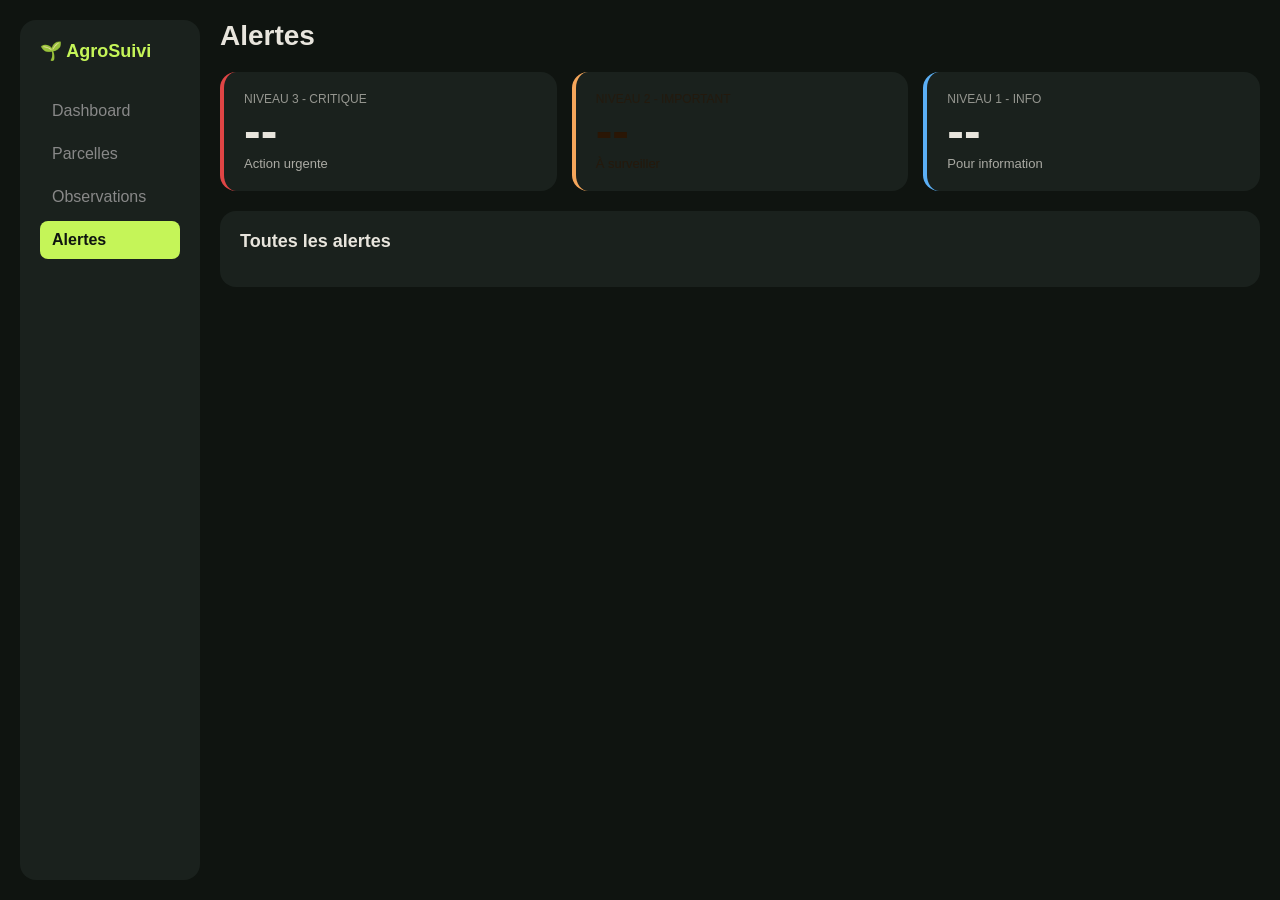
==== templates/alertes.html @ 413f21cc "alertes css ok" ====
<!DOCTYPE html>
<html lang="fr">
<head>
    <meta charset="UTF-8">
    <meta name="viewport" content="width=device-width, initial-scale=1.0">
    <title>AgroSuivi - Alertes</title>

    <link rel="stylesheet" href="../static/css/style.css">
</head>
<body>

    <aside class="sidebar">
        <div class="logo">🌱 AgroSuivi</div>
        <ul class="menu">
            <li><a href="index.html">Dashboard</a></li>
            <li><a href="parcelles.html">Parcelles</a></li>
            <li><a href="observations.html">Observations</a></li>
            <li class="actif"><a href="alertes.html">Alertes</a></li>
        </ul>
    </aside>


    <main class="contenu">

        <h1>Alertes</h1>


        <div class="kpi-alertes">
            <div class="kpi-alerte rouge">
                <div class="label">Niveau 3 - Critique</div>
                <div class="chiffre" id="nb-niveau-3">--</div>
                <div class="info">Action urgente</div>
            </div>
            <div class="kpi-alerte orange">
                <div class="label">Niveau 2 - Important</div>
                <div class="chiffre" id="nb-niveau-2">--</div>
                <div class="info">À surveiller</div>
            </div>
            <div class="kpi-alerte bleu">
                <div class="label">Niveau 1 - Info</div>
                <div class="chiffre" id="nb-niveau-1">--</div>
                <div class="info">Pour information</div>
            </div>
        </div>


        <div class="alertes-bloc">
            <h2>Toutes les alertes</h2>
            <div id="liste-alertes">
                
            </div>
        </div>

    </main>

    <script src="../static/js/alertes.js"></script>

</body>
</html>
---- static/css/style.css ----
* {
    margin: 0;
    padding: 0;
    box-sizing: border-box;
}

body {
    font-family: Arial, sans-serif;
    background-color: #0F1410;
    color: #E8E5DD;
    display: flex;
    min-height: 100vh;
    padding: 20px;
    gap: 20px;
}



.sidebar {
    width: 180px;
    background-color: #1A211D;
    border-radius: 16px;
    padding: 20px;
}

.logo {
    font-size: 18px;
    font-weight: bold;
    color: #C5F558;
    margin-bottom: 30px;
}

.menu {
    list-style: none;
}

.menu li {
    padding: 10px 12px;
    margin-bottom: 5px;
    border-radius: 8px;
    color: #888;
    cursor: pointer;
}

.menu li.actif {
    background-color: #C5F558;
    color: #0F1410;
    font-weight: bold;
}

.menu li a {
    color: inherit;
    text-decoration: none;
    display: block;
}



.contenu {
    flex: 1;
}

h1 {
    font-size: 28px;
    margin-bottom: 20px;
}



.bento {
    display: grid;
    grid-template-columns: 1.5fr 1fr 1fr;
    grid-template-rows: 1fr 1fr;
    gap: 15px;
    margin-bottom: 20px;
}

.boite {
    background-color: #1A211D;
    border-radius: 16px;
    padding: 20px;
    display: flex;
    flex-direction: column;
    justify-content: space-between;
    min-height: 130px;
}

.grande {
    grid-row: span 2;
}

.lime {
    background-color: #C5F558;
    color: #0F1410;
}

.orange {
    background-color: #F5A65B;
    color: #2A1605;
}

.label {
    font-size: 12px;
    text-transform: uppercase;
    opacity: 0.6;
}

.chiffre {
    font-size: 50px;
    font-weight: bold;
    line-height: 1;
}

.grande .chiffre {
    font-size: 80px;
}

.info {
    font-size: 13px;
    opacity: 0.7;
}


.alertes-bloc {
    background-color: #1A211D;
    border-radius: 16px;
    padding: 20px;
}

.alertes-bloc h2 {
    font-size: 18px;
    margin-bottom: 15px;
}

.alerte {
    padding: 12px;
    border-radius: 8px;
    margin-bottom: 8px;
    font-size: 14px;
}

.alerte.rouge {
    background-color: #2D1414;
    border-left: 3px solid #E04545;
}

.alerte.orange {
    background-color: #2D2014;
    border-left: 3px solid #F5A65B;
}

.alerte.bleu {
    background-color: #14222D;
    border-left: 3px solid #5BAFF5;
}


/* ============================================
   RESPONSIVE - Mobile (max 768px)
   ============================================ */
@media (max-width: 768px) {

    body {
        flex-direction: column;
        padding: 10px;
    }

    .sidebar {
        width: 100%;
    }

    .menu {
        display: flex;
        gap: 5px;
        flex-wrap: wrap;
    }

    .bento {
        grid-template-columns: 1fr;
    }

    .grande {
        grid-row: span 1;
    }

    .grande .chiffre {
        font-size: 50px;
    }
}

/* ============================================
   PAGE Observations
   ============================================ */

/* --- GRILLE 2 COLONNES OBSERVATIONS --- */
.grille {
    display: grid;
    grid-template-columns: 1fr 1.4fr;
    gap: 15px;
}

.carte {
    background-color: #1A211D;
    border-radius: 16px;
    padding: 20px;
}

/* --- FORMULAIRE --- */
.champ {
    margin-bottom: 14px;
}

.champ label {
    display: block;
    font-size: 12px;
    text-transform: uppercase;
    color: #888;
    margin-bottom: 6px;
}

.champ select,
.champ input,
.champ textarea {
    width: 100%;
    background-color: #0F1410;
    border: 1px solid #2A3A30;
    border-radius: 8px;
    padding: 10px 12px;
    color: #E8E5DD;
    font-size: 14px;
    font-family: Arial, sans-serif;
    outline: none;
}

.champ textarea {
    height: 80px;
    resize: none;
}

/* --- BOUTONS ETAT --- */
.etats {
    display: grid;
    grid-template-columns: 1fr 1fr;
    gap: 6px;
}

.btn-etat {
    background-color: #0F1410;
    border: 1px solid #2A3A30;
    border-radius: 8px;
    padding: 8px;
    color: #888;
    font-size: 12px;
    cursor: pointer;
}

.btn-etat.actif {
    background-color: #1E3A10;
    border-color: #C5F558;
    color: #C5F558;
    font-weight: bold;
}

/* --- BOUTON ENVOYER --- */
.btn-envoyer {
    width: 100%;
    background-color: #C5F558;
    color: #0F1410;
    border: none;
    border-radius: 8px;
    padding: 12px;
    font-size: 14px;
    font-weight: bold;
    cursor: pointer;
    margin-top: 6px;
}

/* --- MESSAGE SUCCES --- */
.msg-succes {
    display: none;
    background-color: #1E3A10;
    border: 1px solid #C5F558;
    border-radius: 8px;
    padding: 10px;
    text-align: center;
    color: #C5F558;
    font-size: 13px;
    margin-top: 10px;
}

/* --- HISTORIQUE --- */
.historique-header {
    display: flex;
    justify-content: space-between;
    align-items: center;
    margin-bottom: 16px;
}

.filtre {
    background-color: #0F1410;
    border: 1px solid #2A3A30;
    border-radius: 8px;
    padding: 6px 10px;
    color: #E8E5DD;
    font-size: 12px;
    outline: none;
}

/* --- UNE OBSERVATION --- */
.obs {
    display: flex;
    gap: 12px;
    padding-bottom: 14px;
    border-bottom: 1px solid #1E2820;
    margin-bottom: 14px;
}

.obs:last-child {
    border-bottom: none;
    margin-bottom: 0;
}

.point {
    width: 8px;
    height: 8px;
    border-radius: 50%;
    margin-top: 5px;
    flex-shrink: 0;
}

.point-vert   { background-color: #C5F558; }
.point-orange { background-color: #F5A65B; }
.point-rouge  { background-color: #E04545; }
.point-bleu   { background-color: #5BAFF5; }

.obs-info { flex: 1; }

.obs-ligne1 {
    display: flex;
    justify-content: space-between;
    margin-bottom: 3px;
}

.obs-etat { font-size: 13px; font-weight: bold; }
.obs-date { font-size: 11px; color: #888; }
.obs-parcelle { font-size: 12px; color: #C5F558; margin-bottom: 3px; }
.obs-commentaire { font-size: 12px; color: #888; }

/* --- RESPONSIVE --- */
@media (max-width: 768px) {
    .grille { grid-template-columns: 1fr; }
}



/* =============
   PAGE PARCELLES 
   ============= */

/* Header avec titre + bouton */
.header-page {
    display: flex;
    justify-content: space-between;
    align-items: center;
    margin-bottom: 20px;
}

.btn-ajouter {
    background-color: #C5F558;
    color: #0F1410;
    border: none;
    padding: 10px 18px;
    border-radius: 10px;
    font-weight: bold;
    cursor: pointer;
    font-size: 14px;
}


/* Filtres en pastilles */
.filtres {
    display: flex;
    gap: 8px;
    margin-bottom: 20px;
    flex-wrap: wrap;
}

.filtre {
    background-color: #1A211D;
    color: #888;
    padding: 8px 14px;
    border-radius: 20px;
    font-size: 13px;
    cursor: pointer;
    border: 1px solid #2A332D;
}

.filtre.actif {
    background-color: #C5F558;
    color: #0F1410;
    border-color: #C5F558;
}


/* Grille de cartes parcelles */
.grille-parcelles {
    display: grid;
    grid-template-columns: repeat(3, 1fr);
    gap: 15px;
}

.carte {
    background-color: #1A211D;
    border-radius: 16px;
    padding: 18px;
    border-left: 4px solid #C5F558;
}

.carte.risque { border-left-color: #F5A65B; }
.carte.maladie { border-left-color: #E04545; }


.carte-haut {
    display: flex;
    justify-content: space-between;
    align-items: flex-start;
    margin-bottom: 15px;
}

.carte-nom {
    font-size: 16px;
    font-weight: bold;
}

.carte-zone {
    font-size: 12px;
    color: #888;
    margin-top: 2px;
}


/* Badge statut */
.badge {
    font-size: 11px;
    padding: 4px 10px;
    border-radius: 12px;
    font-weight: bold;
}

.badge.ok {
    background-color: #C5F558;
    color: #0F1410;
}

.badge.risque {
    background-color: #F5A65B;
    color: #2A1605;
}

.badge.maladie {
    background-color: #E04545;
    color: white;
}


/* Infos en bas de carte */
.carte-infos {
    display: flex;
    justify-content: space-between;
    font-size: 13px;
    color: #888;
    padding-top: 12px;
    border-top: 1px solid #2A332D;
}

.carte-infos strong {
    color: #E8E5DD;
    display: block;
}


/* Responsive parcelles */
@media (max-width: 768px) {
    .grille-parcelles {
        grid-template-columns: 1fr;
    }
}     


/* =============
   PAGE ALERTES 
   =============*/

/* 3 KPI par niveau */
.kpi-alertes {
    display: grid;
    grid-template-columns: repeat(3, 1fr);
    gap: 15px;
    margin-bottom: 20px;
}

.kpi-alerte {
    background-color: #1A211D;
    border-radius: 16px;
    padding: 20px;
    border-left: 4px solid #C5F558;
}

.kpi-alerte.rouge { border-left-color: #E04545; }
.kpi-alerte.orange { border-left-color: #F5A65B; }
.kpi-alerte.bleu { border-left-color: #5BAFF5; }


/* Date à droite dans la liste d'alertes */
.alerte-date {
    float: right;
    font-size: 12px;
    opacity: 0.7;
}


/* Responsive alertes */
@media (max-width: 768px) {
    .kpi-alertes {
        grid-template-columns: 1fr;
    }
}
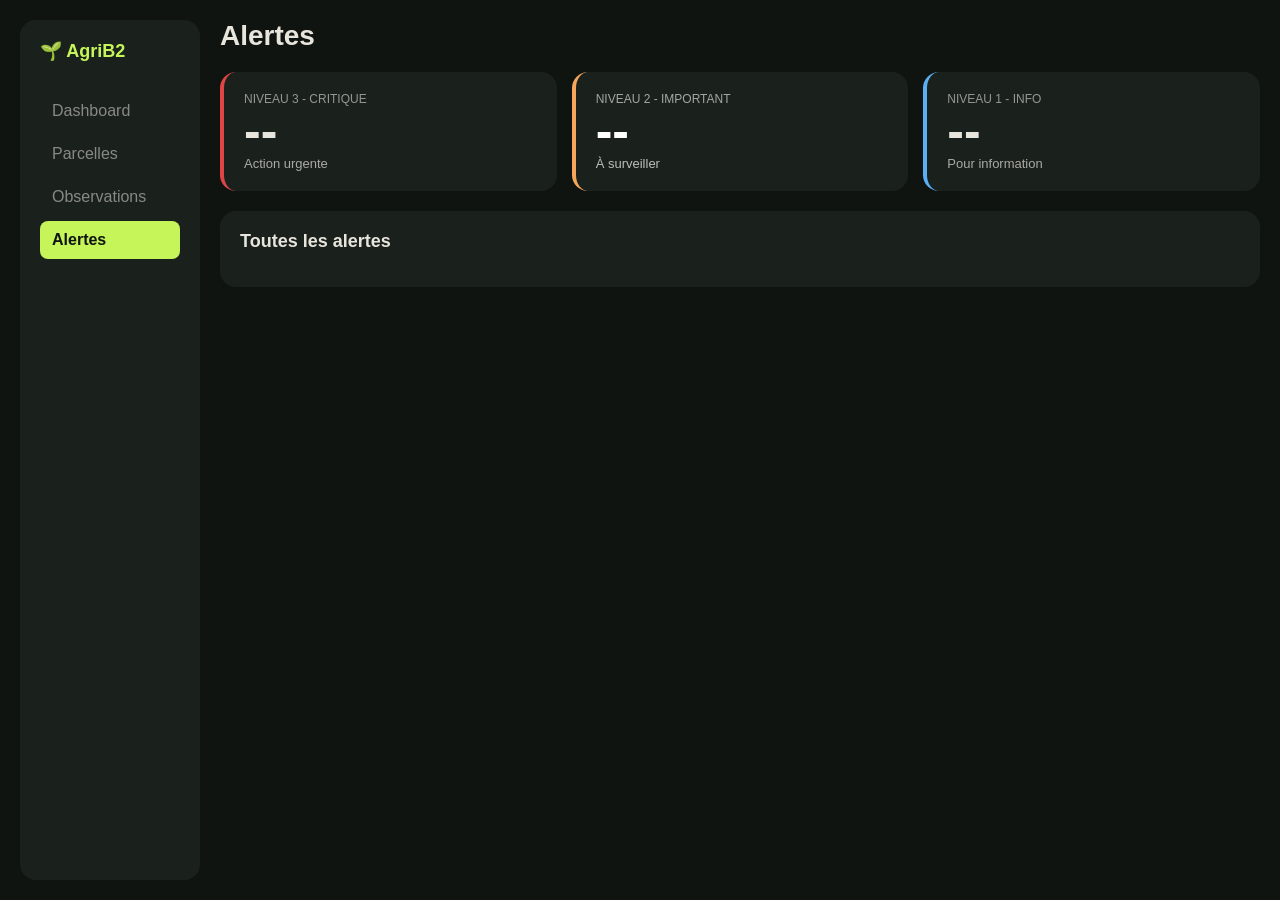
==== commit 4173ffec: "modification du css et ajout du SEO dans le head" ====
--- a/templates/alertes.html
+++ b/templates/alertes.html
@@ -1,16 +1,18 @@
 <!DOCTYPE html>
 <html lang="fr">
 <head>
-    <meta charset="UTF-8">
-    <meta name="viewport" content="width=device-width, initial-scale=1.0">
-    <title>AgroSuivi - Alertes</title>
-
-    <link rel="stylesheet" href="../static/css/style.css">
+  <meta charset="UTF-8">
+  <meta name="viewport" content="width=device-width, initial-scale=1.0">
+  <meta name="description" content="Système d'alertes agricoles - détection automatique des risques pour vos cultures">
+  <meta name="keywords" content="alertes, risques, maladies, cultures, agriculture, météo">
+  <meta name="author" content="Amine, Hamza, Mohammed, Melinna">
+  <title>AgriB2 - Alertes</title>
+  <link rel="stylesheet" href="../static/css/style.css">
 </head>
 <body>
 
     <aside class="sidebar">
-        <div class="logo">🌱 AgroSuivi</div>
+        <div class="logo">🌱 AgriB2</div>
         <ul class="menu">
             <li><a href="index.html">Dashboard</a></li>
             <li><a href="parcelles.html">Parcelles</a></li>
--- a/static/css/style.css
+++ b/static/css/style.css
@@ -96,7 +96,7 @@
 
 .orange {
     background-color: #F5A65B;
-    color: #2A1605;
+    color: #ffffff;
 }
 
 .label {
@@ -454,7 +454,7 @@
 
 .badge.risque {
     background-color: #F5A65B;
-    color: #2A1605;
+    color: #ffffff;
 }
 
 .badge.maladie {
